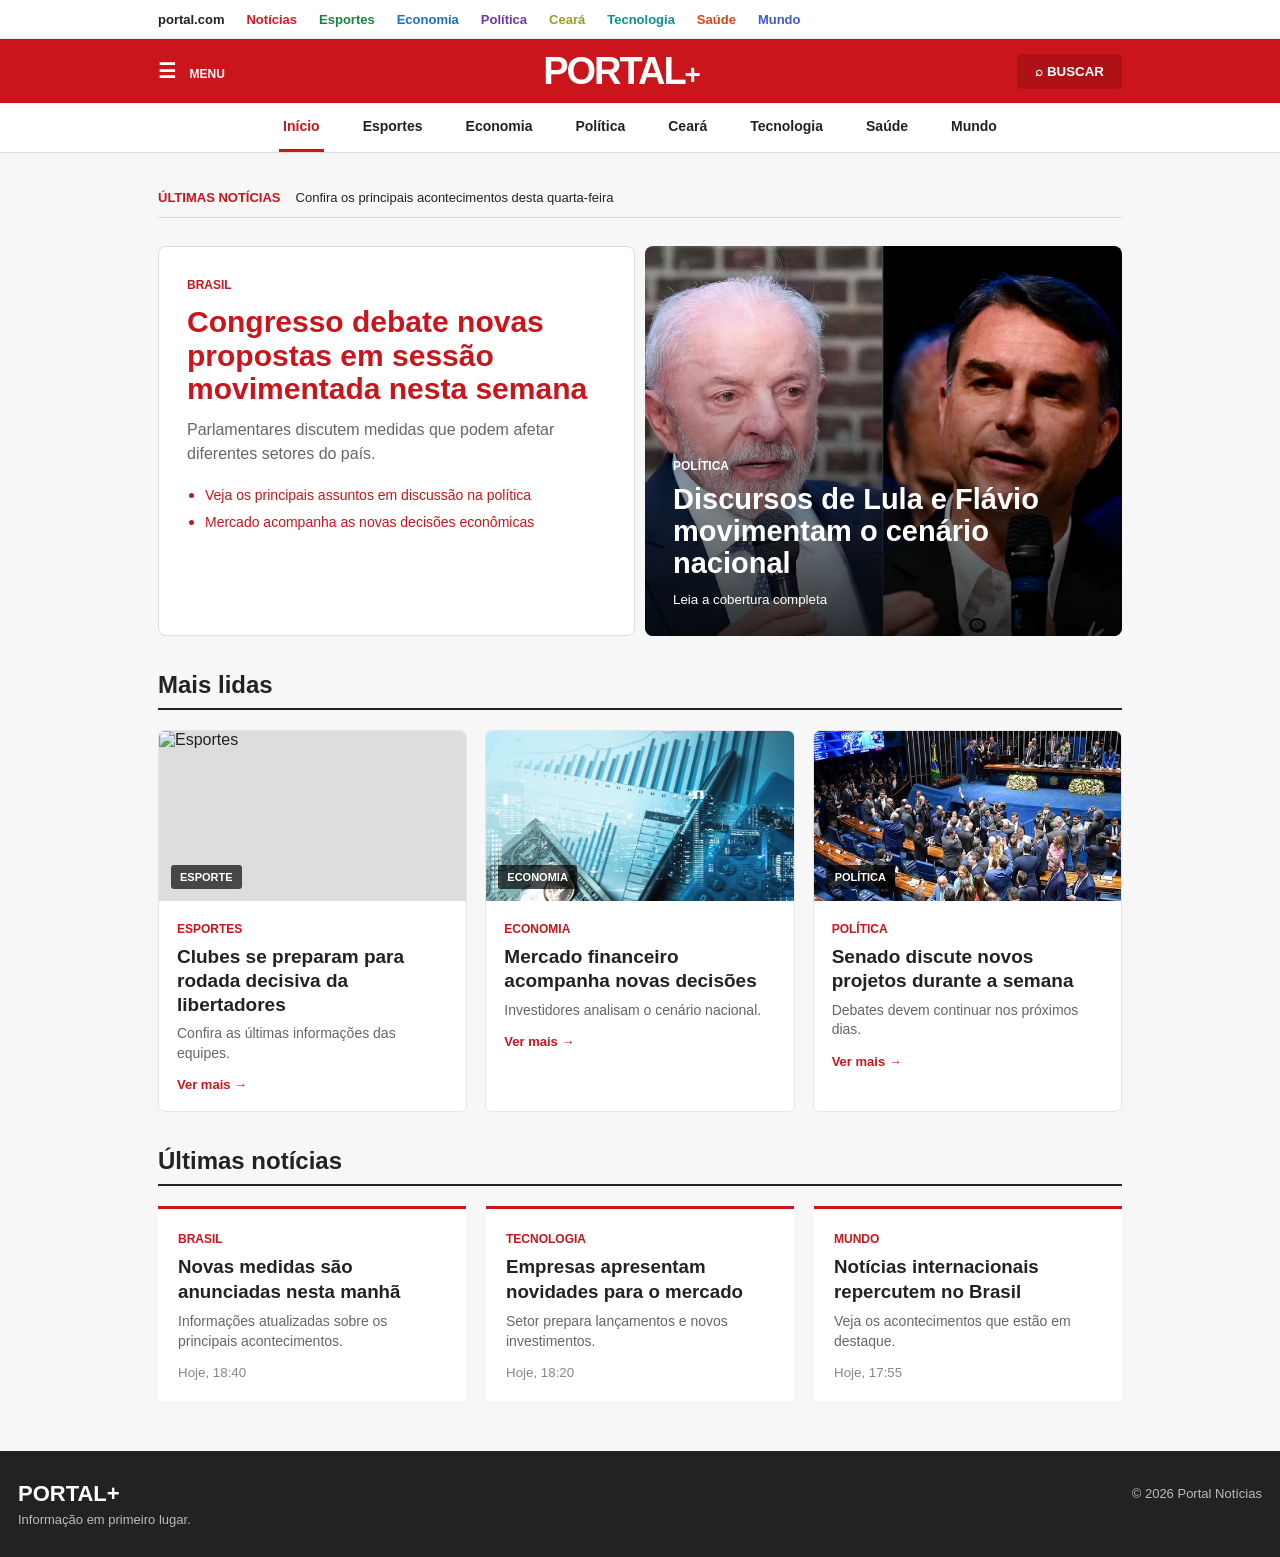
==== index.html @ 10bf6ae7 "Primeira vers portalnoticias" ====
<!DOCTYPE html>
<html lang="pt-BR">
<head>
    <meta charset="UTF-8">
    <meta name="viewport" content="width=device-width, initial-scale=1.0">
    <title>Portal Notícias - Início</title>
    <link rel="stylesheet" href="css/style.css">
</head>

<body>
<header class="top-header">
    <div class="top-links">
    <a href="index.html">portal.com</a>
    <a href="index.html" class="red">Notícias</a>
    <a href="esportes.html" class="green">Esportes</a>
    <a href="economia.html" class="blue">Economia</a>
    <a href="politica.html" class="purple">Política</a>
    <a href="ceara.html" class="yellow">Ceará</a>
    <a href="tecnologia.html" class="teal">Tecnologia</a>
    <a href="saude.html" class="orange">Saúde</a>
    <a href="mundo.html" class="indigo">Mundo</a></div>
</header>

<header class="main-header">
    <div class="header-content">
        <button class="menu-button" id="menuButton">☰ <span>MENU</span></button>
        <a href="index.html" class="logo">PORTAL<span>+</span></a>
        <div class="header-actions">
            <button id="searchButton">⌕ BUSCAR</button>
        </div>
    </div>
</header>

<nav class="category-nav" id="categoryNav">
    <a href="index.html" class="active">Início</a>
    <a href="esportes.html">Esportes</a>
    <a href="economia.html">Economia</a>
    <a href="politica.html">Política</a>
    <a href="ceara.html">Ceará</a>
    <a href="tecnologia.html">Tecnologia</a>
    <a href="saude.html">Saúde</a>
    <a href="mundo.html">Mundo</a>

</nav>

<main class="container">

<section class="breaking">
    <strong>ÚLTIMAS NOTÍCIAS</strong>
    <span>Confira os principais acontecimentos desta quarta-feira</span>
</section>

<section class="headline-grid">
    <article class="headline-text">
        <span class="tag">BRASIL</span>
        <h1>Congresso debate novas propostas em sessão movimentada nesta semana</h1>
        <p>Parlamentares discutem medidas que podem afetar diferentes setores do país.</p>

        <ul class="related">
            <li><a href="politica.html">Veja os principais assuntos em discussão na política</a></li>
            <li><a href="economia.html">Mercado acompanha as novas decisões econômicas</a></li>
        </ul>
    </article>

    <article class="headline-image"><a href="materia.html" class="stretched-link" aria-label="Ler a matéria completa"></a>
            <img src="imagens/lb.jpg" alt="Congresso Nacional">
            <div>
                <span>POLÍTICA</span>
                <h2>Discursos de Lula e Flávio movimentam o cenário nacional</h2>
                <small>Leia a cobertura completa</small>
            </div>
        </article>
    </section>

<section class="section-title">
    <h2>Mais lidas</h2>
</section>

<section class="cards-grid">
<article class="news-card">
    <div class="card-image">
        <img src="imagens/liberta.jpg" alt="Esportes">
        <span>ESPORTE</span>
    </div>
    <div class="card-body">
        <span class="tag">Esportes</span>
        <h3>Clubes se preparam para rodada decisiva da libertadores</h3>
        <p>Confira as últimas informações das equipes.</p>
        <a href="esportes.html">Ver mais →</a>
    </div>
</article>

<article class="news-card">
    <div class="card-image">
        <img src="imagens/ecoindex.jpg" alt="Economia">
        <span>ECONOMIA</span>
    </div>
    <div class="card-body">
        <span class="tag">Economia</span>
        <h3>Mercado financeiro acompanha novas decisões</h3>
        <p>Investidores analisam o cenário nacional.</p>
        <a href="economia.html">Ver mais →</a>
    </div>
</article>

<article class="news-card">
    <div class="card-image">
        <img src="imagens/senado.jpg" alt="Política">
        <span>POLÍTICA</span>
    </div>
    <div class="card-body">
        <span class="tag">Política</span>
        <h3>Senado discute novos projetos durante a semana</h3>
        <p>Debates devem continuar nos próximos dias.</p>
        <a href="politica.html">Ver mais →</a>
    </div>
</article>
</section>

<section class="section-title">
    <h2>Últimas notícias</h2>
</section>
<section class="latest-list">
    <article>
        <span class="tag">Brasil</span>
        <h3>Novas medidas são anunciadas nesta manhã</h3>
        <p>Informações atualizadas sobre os principais acontecimentos.</p>
        <small>Hoje, 18:40</small>
    </article>
    <article>
        <span class="tag">Tecnologia</span>
        <h3>Empresas apresentam novidades para o mercado</h3>
        <p>Setor prepara lançamentos e novos investimentos.</p>
        <small>Hoje, 18:20</small>
    </article>
    <article>
        <span class="tag">Mundo</span>
        <h3>Notícias internacionais repercutem no Brasil</h3>
        <p>Veja os acontecimentos que estão em destaque.</p>
        <small>Hoje, 17:55</small>
    </article>
</section>

</main>

<footer>
    <div>
        <strong>PORTAL+</strong>
        <p>Informação em primeiro lugar.</p>
    </div>
    <p>© 2026 Portal Notícias</p>
</footer>

<script src="js/script.js"></script>
</body>
</html>
---- css/style.css ----
* { margin: 0; padding: 0; box-sizing: border-box; }

body {
    font-family: Arial, Helvetica, sans-serif;
    background: #f7f7f7;
    color: #222;
}

a { color: inherit; }

.top-header { background: #fff; border-bottom: 1px solid #eee; }
.top-links {
    max-width: 1000px; margin: auto; min-height: 38px; padding: 0 18px;
    display: flex; align-items: center; gap: 22px; font-size: 13px; font-weight: bold;
}
.top-links a { text-decoration: none; }
.top-links .red { color: #d71920; }
.top-links .green { color: #16843b; }
.top-links .blue { color: #1671c8; }
.top-links .purple { color: #7336a8; }
.top-links .yellow { color: #9a9d26; }
.top-links .teal { color: #0e8f8f; }
.top-links .orange { color: #d9480f; }
.top-links .indigo { color: #3b5bdb; }

.main-header { background: #c9151b; color: white; }
.header-content {
    max-width: 1000px; min-height: 64px; margin: auto; padding: 0 18px;
    display: flex; align-items: center; justify-content: space-between;
}
.logo { text-decoration: none; color: white; font-size: 38px; font-weight: 900; letter-spacing: -2px; }
.logo span { font-size: 28px; }
.menu-button, .header-actions button {
    border: 0; background: transparent; color: white; font-weight: bold; cursor: pointer;
}
.menu-button { font-size: 20px; }
.menu-button span { font-size: 12px; margin-left: 8px; }
.header-actions button { background: #ad1015; padding: 10px 18px; border-radius: 5px; }
.header-actions button:hover { background: #8f0d12; }

.category-nav {
    background: white; border-bottom: 1px solid #ddd;
    display: flex; justify-content: center; gap: 35px;
}
.category-nav a {
    text-decoration: none; padding: 15px 4px; font-weight: bold; font-size: 14px;
}
.category-nav a:hover, .category-nav a.active { color: #c9151b; border-bottom: 3px solid #c9151b; }

.container { max-width: 1000px; margin: auto; padding: 25px 18px 50px; }

.breaking {
    display: flex; gap: 15px; align-items: center; padding: 12px 0;
    border-bottom: 1px solid #ddd; margin-bottom: 28px; font-size: 13px;
}
.breaking strong { color: #c9151b; }

.page-heading { padding: 20px 0; border-bottom: 1px solid #ddd; margin-bottom: 28px; }
.page-heading span, .tag {
    color: #c9151b; font-size: 12px; font-weight: bold; text-transform: uppercase;
}
.page-heading h1 { font-size: 38px; margin: 6px 0; }
.page-heading p { color: #666; }

.headline-grid {
    display: grid; grid-template-columns: 1fr 1fr; gap: 10px; margin-bottom: 35px;
}
.headline-text {
    background: white; border: 1px solid #ddd; border-radius: 8px; padding: 28px;
}
.headline-text h1 { color: #c9151b; font-size: 30px; line-height: 1.12; margin: 12px 0; }
.headline-text p { color: #666; line-height: 1.5; }
.related { margin-top: 20px; padding-left: 18px; }
.related li { margin-bottom: 9px; color: #c9151b; }
.related a { text-decoration: none; font-size: 14px; }
.related a:hover { text-decoration: underline; }

.headline-image {
    min-height: 390px; border-radius: 8px; overflow: hidden; position: relative;
    display: flex; align-items: flex-end; padding: 28px; color: white;
}
.headline-image img {
    position: absolute; inset: 0; width: 100%; height: 100%; object-fit: cover;
}
.headline-image::after {
    content: ""; position: absolute; inset: 0;
    background: linear-gradient(transparent 25%, rgba(0,0,0,.82));
}
.headline-image > div { position: relative; z-index: 1; }
.headline-image span { font-size: 12px; font-weight: bold; }
.headline-image h2 { font-size: 29px; line-height: 1.1; margin: 10px 0; }

.section-title { border-bottom: 2px solid #222; margin: 35px 0 20px; }
.section-title h2 { font-size: 24px; padding-bottom: 9px; }

.cards-grid { display: grid; grid-template-columns: repeat(3, 1fr); gap: 18px; }
.news-card { background: white; border-radius: 7px; overflow: hidden; border: 1px solid #e5e5e5; }
.news-card:hover { transform: translateY(-2px); box-shadow: 0 5px 18px rgba(0,0,0,.08); transition: .2s; }
.card-image { height: 170px; position: relative; overflow: hidden; background: #ddd; }
.card-image img { width: 100%; height: 100%; object-fit: cover; display: block; }
.card-image span {
    position: absolute; left: 12px; bottom: 12px; z-index: 1;
    background: rgba(0,0,0,.68); color: white; padding: 6px 9px;
    border-radius: 3px; font-size: 11px; font-weight: bold;
}
.card-body { padding: 18px; }
.card-body h3 { font-size: 19px; line-height: 1.25; margin: 8px 0; }
.card-body p { color: #666; font-size: 14px; line-height: 1.4; margin-bottom: 12px; }
.card-body a { color: #c9151b; font-size: 13px; font-weight: bold; text-decoration: none; }
.card-body a:hover { text-decoration: underline; }

.latest-list { display: grid; grid-template-columns: repeat(3, 1fr); gap: 20px; }
.latest-list article { background: white; padding: 20px; border-top: 3px solid #c9151b; }
.latest-list h3 { margin: 8px 0; line-height: 1.3; }
.latest-list p { color: #666; font-size: 14px; line-height: 1.4; margin-bottom: 12px; }
.latest-list small { color: #888; }

footer {
    background: #222; color: white; padding: 30px 18px;
    display: flex; justify-content: space-between; gap: 20px;
}
footer div, footer > p { max-width: 1000px; }
footer strong { font-size: 22px; }
footer p { color: #bbb; margin-top: 5px; font-size: 13px; }

.stretched-link { position: absolute; inset: 0; z-index: 2; }
.headline-image:hover h2 { text-decoration: underline; }

/* Página da matéria */
.article { max-width: 760px; margin: 0 auto; background: white; border: 1px solid #e5e5e5; border-radius: 8px; padding: 32px; }
.article .back { display: inline-block; margin-bottom: 18px; color: #c9151b; font-size: 13px; font-weight: bold; text-decoration: none; }
.article .back:hover { text-decoration: underline; }
.article h1 { font-size: 36px; line-height: 1.12; margin: 10px 0; }
.article .subtitle { color: #666; font-size: 19px; line-height: 1.4; margin-bottom: 16px; }
.article .meta { color: #888; font-size: 13px; padding: 12px 0; border-top: 1px solid #eee; border-bottom: 1px solid #eee; margin-bottom: 22px; }
.article figure { margin-bottom: 24px; }
.article figure img { width: 100%; border-radius: 6px; display: block; }
.article figcaption { color: #888; font-size: 12px; margin-top: 6px; }
.article-body p { font-size: 18px; line-height: 1.65; margin-bottom: 18px; color: #333; }
.article-body h2 { font-size: 24px; margin: 28px 0 12px; }
.article-related { margin-top: 30px; padding-top: 18px; border-top: 2px solid #222; }
.article-related h3 { margin-bottom: 10px; }
.article-related li { margin: 0 0 8px 18px; }
.article-related a { color: #c9151b; text-decoration: none; font-weight: bold; }
.article-related a:hover { text-decoration: underline; }

@media (max-width: 700px) {
    .article { padding: 20px; }
    .article h1 { font-size: 28px; }
    .top-links { gap: 12px; overflow-x: auto; white-space: nowrap; }
    .logo { font-size: 30px; }
    .category-nav { display: none; flex-direction: column; gap: 0; padding: 8px 18px; }
    .category-nav.show-menu { display: flex; }
    .category-nav a { padding: 10px 4px; }
    .headline-grid, .cards-grid, .latest-list { grid-template-columns: 1fr; }
    .headline-image { min-height: 300px; }
    .headline-text h1 { font-size: 25px; }
    .page-heading h1 { font-size: 32px; }
    .breaking { flex-direction: column; align-items: flex-start; gap: 5px; }
    footer { flex-direction: column; }
}

.article-body ul { margin: 0 0 18px 22px; }
.article-body li { font-size: 18px; line-height: 1.6; margin-bottom: 8px; color: #333; }
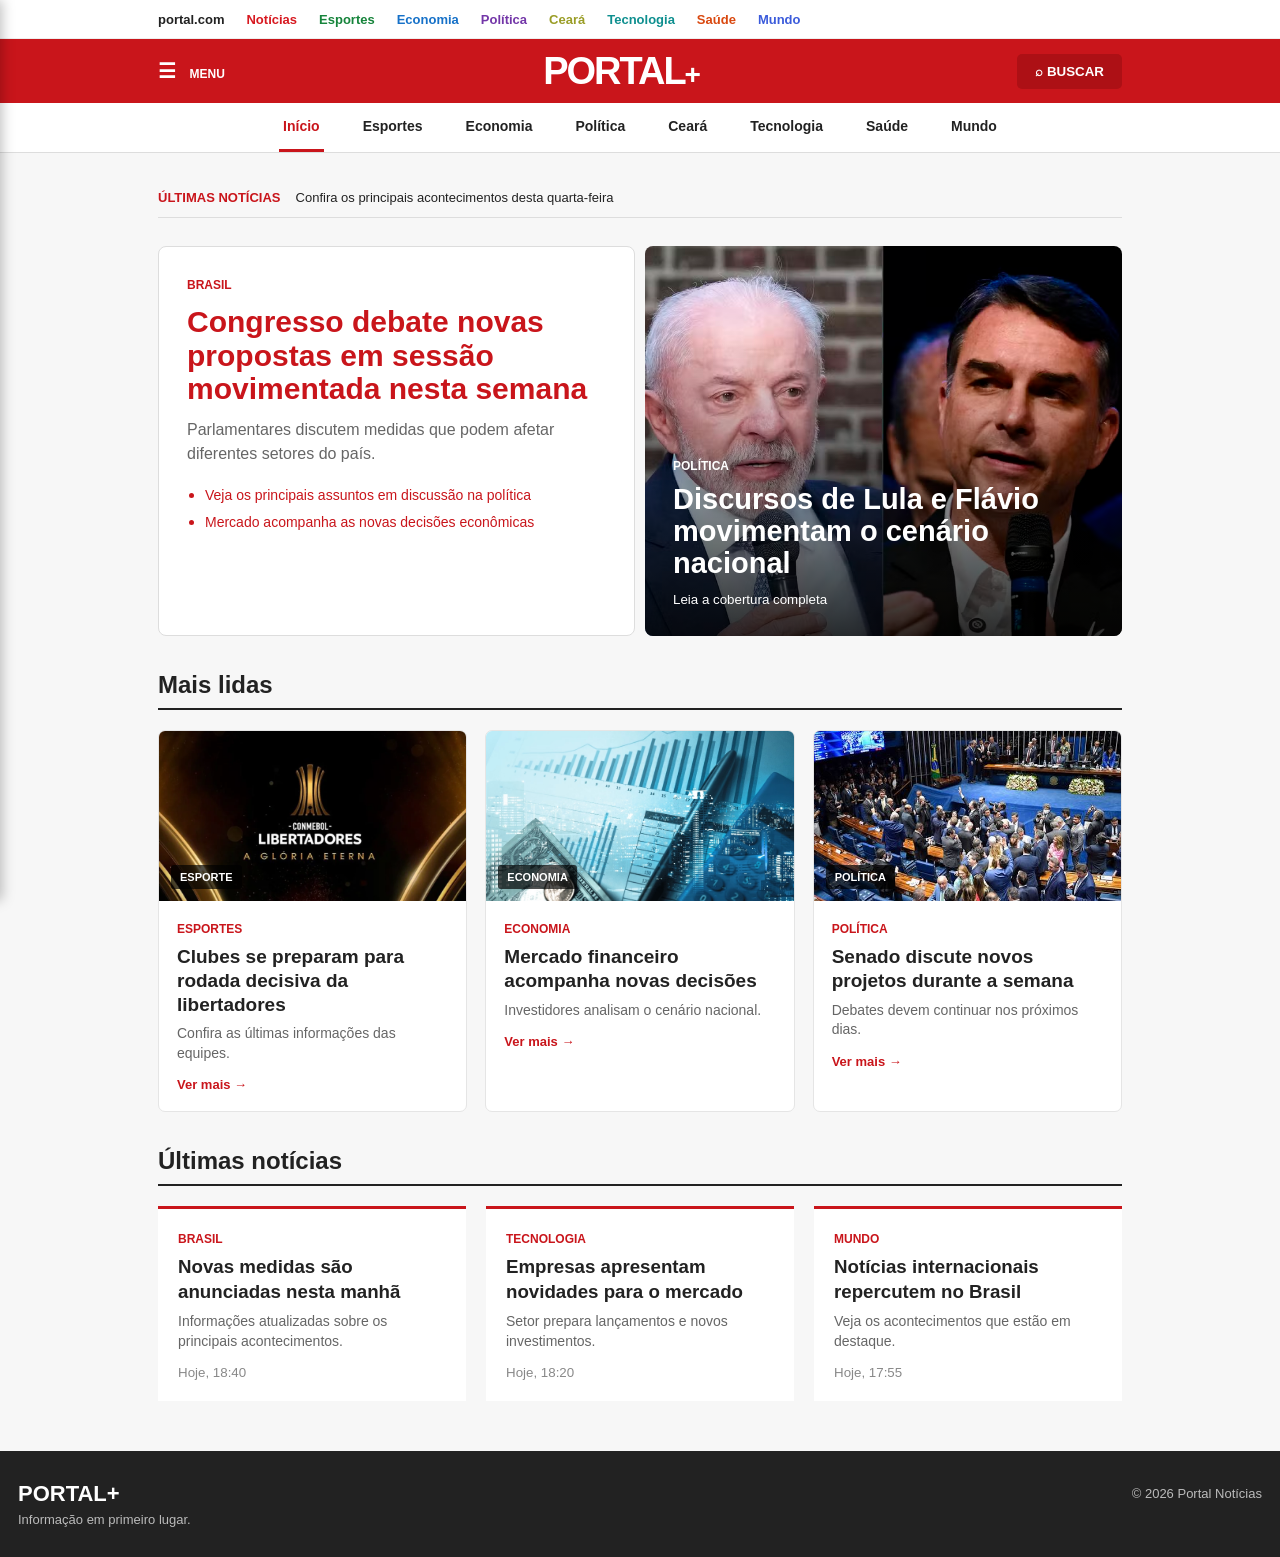
==== commit 46101cf4: "Atualização de barra lateral" ====
--- a/index.html
+++ b/index.html
@@ -20,6 +20,25 @@
     <a href="saude.html" class="orange">Saúde</a>
     <a href="mundo.html" class="indigo">Mundo</a></div>
 </header>
+
+<div class="sidebar-overlay" id="sidebarOverlay"></div>
+
+<aside class="sidebar" id="sidebar" aria-hidden="true">
+    <div class="sidebar-header">
+        <a href="index.html" class="logo">PORTAL<span>+</span></a>
+        <button id="closeSidebar" aria-label="Fechar menu">✕</button>
+    </div>
+    <nav class="sidebar-nav">
+        <a href="index.html">Início</a>
+        <a href="esportes.html">Esportes</a>
+        <a href="economia.html">Economia</a>
+        <a href="politica.html">Política</a>
+        <a href="ceara.html">Ceará</a>
+        <a href="tecnologia.html">Tecnologia</a>
+        <a href="saude.html">Saúde</a>
+        <a href="mundo.html">Mundo</a>
+    </nav>
+</aside>
 
 <header class="main-header">
     <div class="header-content">
--- a/css/style.css
+++ b/css/style.css
@@ -161,4 +161,70 @@
 }
 
 .article-body ul { margin: 0 0 18px 22px; }
-.article-body li { font-size: 18px; line-height: 1.6; margin-bottom: 8px; color: #333; }+.article-body li { font-size: 18px; line-height: 1.6; margin-bottom: 8px; color: #333; }
+
+.sidebar-overlay {
+    position: fixed;
+    inset: 0;
+    background: rgba(0, 0, 0, 0.5);
+    opacity: 0;
+    visibility: hidden;
+    transition: opacity 0.3s;
+    z-index: 998;
+}
+.sidebar-overlay.open {
+    opacity: 1;
+    visibility: visible;
+}
+
+.sidebar {
+    position: fixed;
+    top: 0;
+    left: 0;
+    width: 280px;
+    max-width: 85%;
+    height: 100%;
+    background: #fff;
+    box-shadow: 2px 0 12px rgba(0, 0, 0, 0.25);
+    transform: translateX(-100%);
+    transition: transform 0.3s ease;
+    z-index: 999;
+    overflow-y: auto;
+}
+.sidebar.open {
+    transform: translateX(0);
+}
+
+.sidebar-header {
+    display: flex;
+    justify-content: space-between;
+    align-items: center;
+    padding: 16px 20px;
+    border-bottom: 1px solid #e5e5e5;
+}
+.sidebar-header button {
+    background: none;
+    border: none;
+    font-size: 22px;
+    cursor: pointer;
+}
+
+.sidebar-nav {
+    display: flex;
+    flex-direction: column;
+}
+.sidebar-nav a {
+    padding: 14px 20px;
+    text-decoration: none;
+    color: #222;
+    font-weight: 600;
+    border-left: 4px solid transparent;
+}
+.sidebar-nav a:hover {
+    background: #f4f4f4;
+}
+.sidebar-nav a.active {
+    color: #c4170c;
+    background: #fdecea;
+    border-left-color: #c4170c;
+}
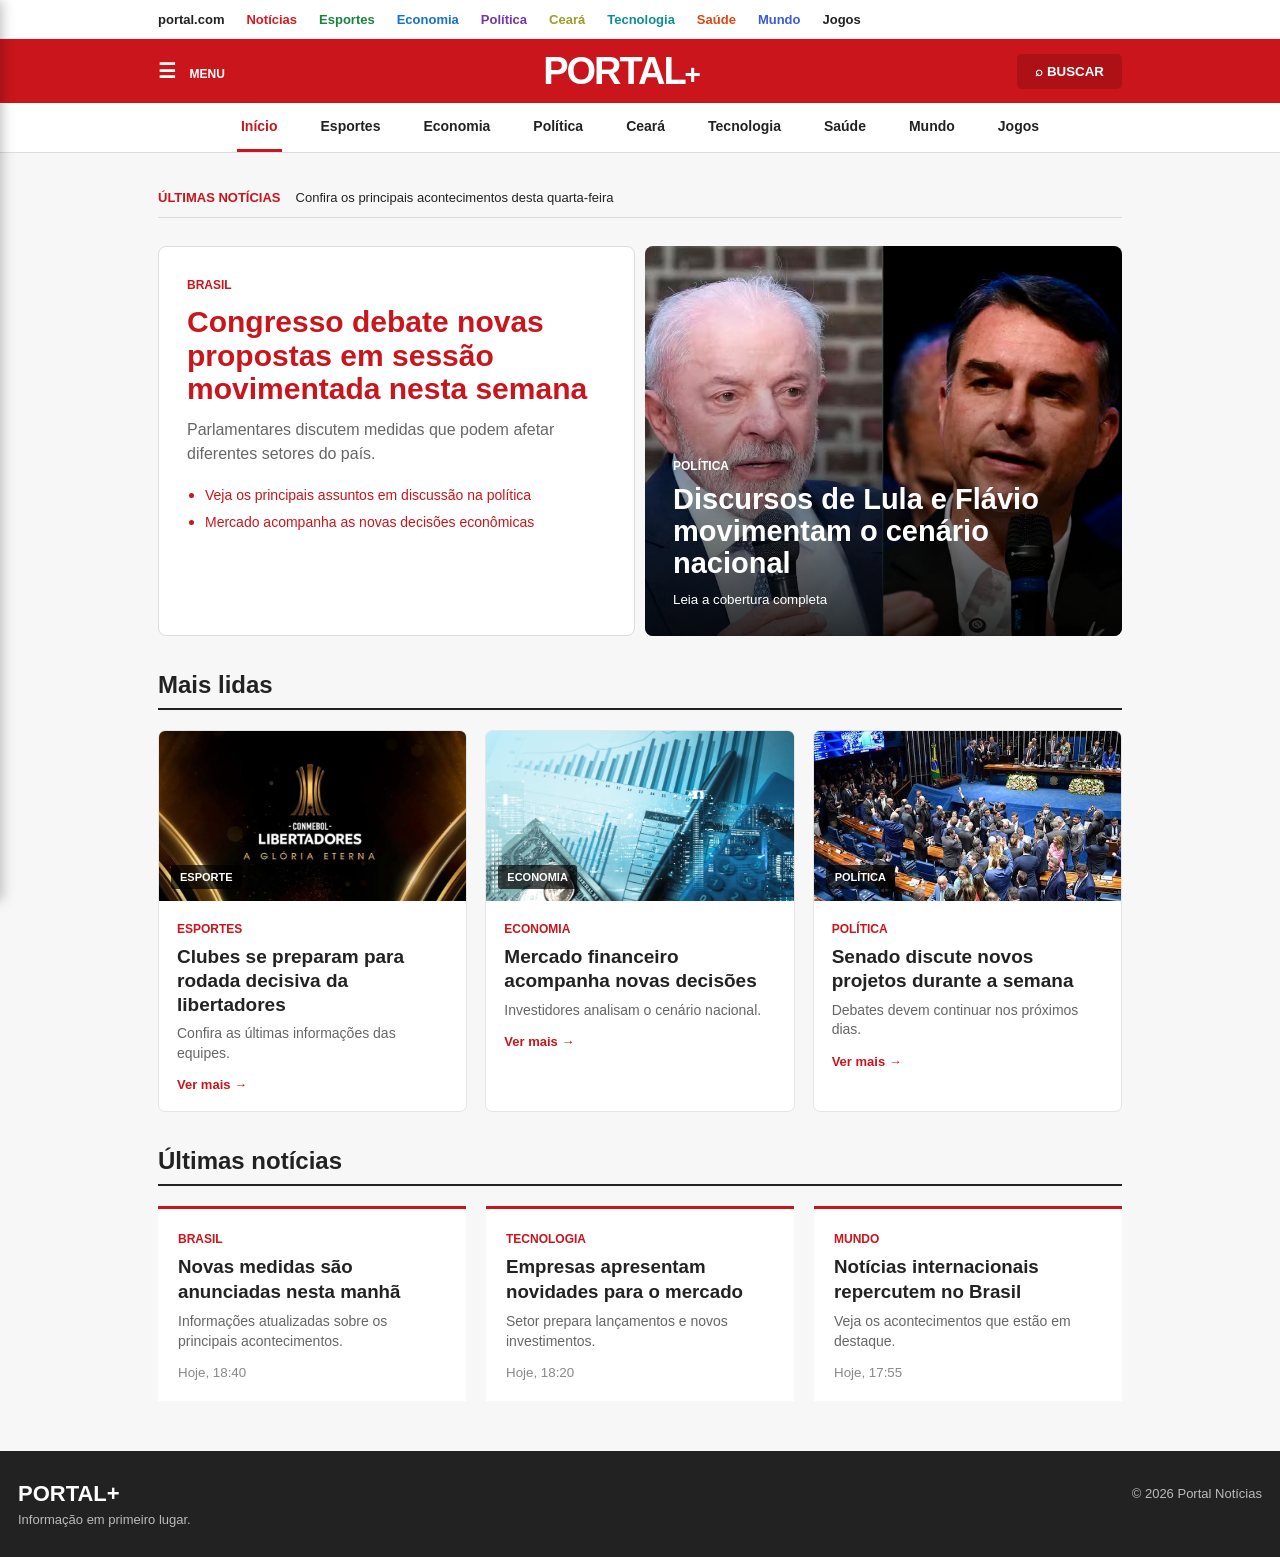
==== commit 4ace09d3: "criação da opção jogos" ====
--- a/index.html
+++ b/index.html
@@ -18,7 +18,9 @@
     <a href="ceara.html" class="yellow">Ceará</a>
     <a href="tecnologia.html" class="teal">Tecnologia</a>
     <a href="saude.html" class="orange">Saúde</a>
-    <a href="mundo.html" class="indigo">Mundo</a></div>
+    <a href="mundo.html" class="indigo">Mundo</a>
+    <a href="jogos.html" class="brown">Jogos</a>
+    </div>
 </header>
 
 <div class="sidebar-overlay" id="sidebarOverlay"></div>
@@ -37,6 +39,7 @@
         <a href="tecnologia.html">Tecnologia</a>
         <a href="saude.html">Saúde</a>
         <a href="mundo.html">Mundo</a>
+        <a href="jogos.html">Jogos</a>
     </nav>
 </aside>
 
@@ -59,6 +62,7 @@
     <a href="tecnologia.html">Tecnologia</a>
     <a href="saude.html">Saúde</a>
     <a href="mundo.html">Mundo</a>
+    <a href="jogos.html">Jogos</a>
 
 </nav>
 
--- a/css/style.css
+++ b/css/style.css
@@ -228,3 +228,96 @@
     background: #fdecea;
     border-left-color: #c4170c;
 }
+
+.game {
+    background: #fff;
+    padding: 20px;
+    border-radius: 8px;
+}
+
+.game-layout {
+    display: flex;
+    flex-wrap: wrap;
+    gap: 30px;
+    margin: 20px 0;
+}
+
+.crossword {
+    display: grid;
+    grid-template-columns: repeat(5, 56px);
+    grid-template-rows: repeat(5, 56px);
+    gap: 2px;
+    background: #222;
+    border: 2px solid #222;
+}
+
+.cell {
+    position: relative;
+    background: #fff;
+}
+.cell.black {
+    background: #222;
+}
+.cell .num {
+    position: absolute;
+    top: 2px;
+    left: 4px;
+    font-size: 11px;
+    font-weight: 700;
+    color: #555;
+    pointer-events: none;
+}
+.cell input {
+    width: 100%;
+    height: 100%;
+    border: none;
+    background: transparent;
+    text-align: center;
+    font-size: 26px;
+    font-weight: 700;
+    text-transform: uppercase;
+    outline: none;
+    padding-top: 8px;
+}
+.cell input:focus {
+    background: #fff3b0;
+}
+.cell.correct {
+    background: #d4f4dd;
+}
+.cell.wrong {
+    background: #fdd;
+}
+
+.clues h4 {
+    margin: 0 0 6px;
+}
+.clues ol {
+    margin: 0 0 16px;
+    padding-left: 22px;
+}
+.clues li {
+    margin-bottom: 4px;
+}
+
+.game-actions button {
+    padding: 10px 20px;
+    margin-right: 8px;
+    border: none;
+    border-radius: 4px;
+    background: #c4170c;
+    color: #fff;
+    font-weight: 700;
+    cursor: pointer;
+}
+#gameMessage {
+    margin-top: 12px;
+    font-weight: 600;
+}
+
+@media (max-width: 480px) {
+    .crossword {
+        grid-template-columns: repeat(5, 48px);
+        grid-template-rows: repeat(5, 48px);
+    }
+}
